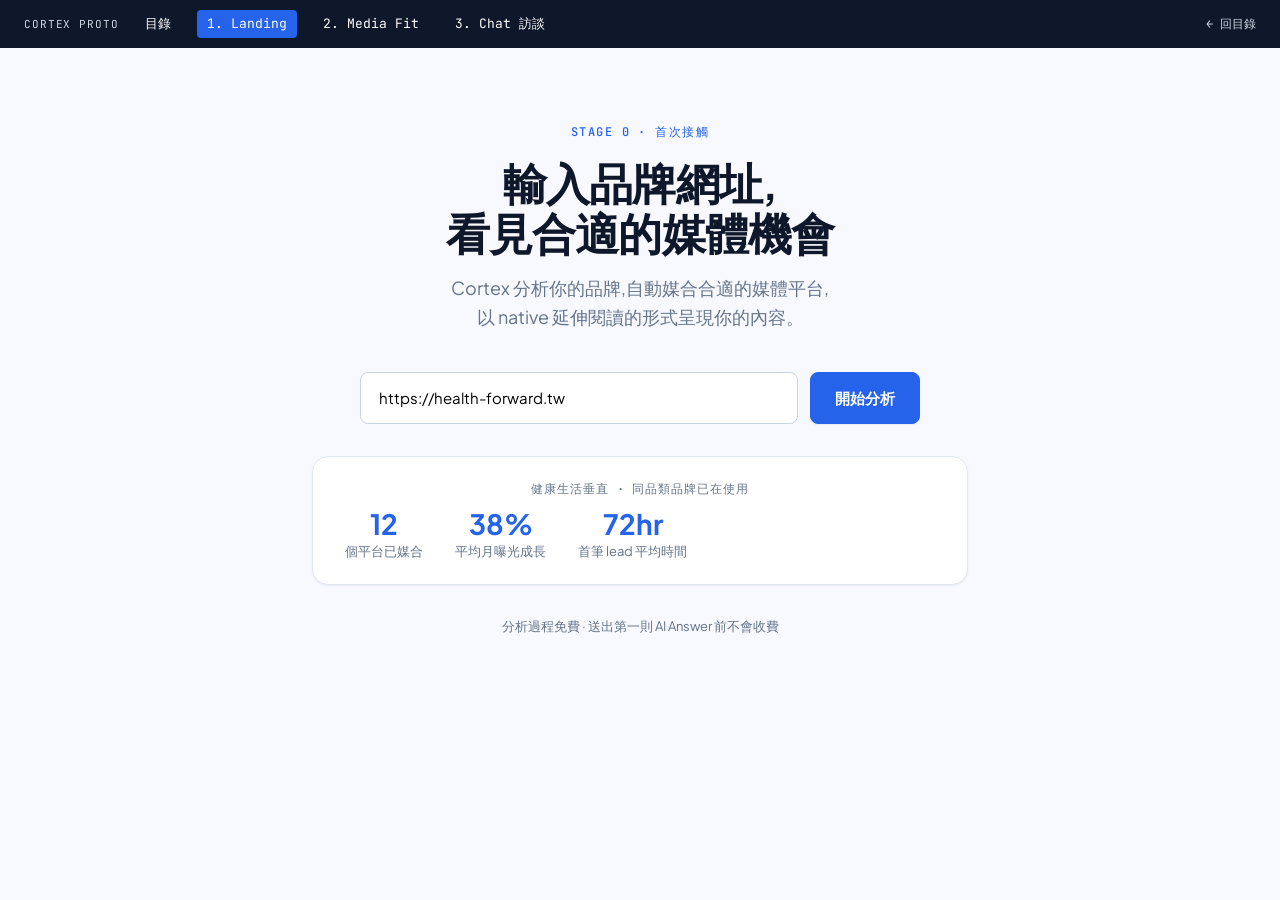
==== screens/01-landing.html @ f1be6708 "init: design system tokens + 3 core screens (landing, media fit, chat)" ====
<!DOCTYPE html>
<html lang="zh-Hant">
<head>
  <meta charset="UTF-8" />
  <meta name="viewport" content="width=device-width, initial-scale=1" />
  <title>Cortex — Landing (URL input)</title>
  <link rel="stylesheet" href="../styles.css" />
  <style>
    .landing {
      max-width: 720px;
      margin: 80px auto 40px;
      padding: 0 32px;
      text-align: center;
    }
    .landing-eyebrow {
      font: 500 12px/1.4 var(--font-mono);
      letter-spacing: .12em;
      text-transform: uppercase;
      color: var(--color-primary);
      margin-bottom: 16px;
    }
    .landing-title {
      font: 700 44px/1.15 var(--font-sans);
      letter-spacing: -.02em;
      margin: 0 0 16px;
    }
    .landing-subtitle {
      font: 400 18px/1.6 var(--font-sans);
      color: var(--color-neutral-500);
      max-width: 560px;
      margin: 0 auto 40px;
    }
    .url-form {
      display: flex;
      gap: 12px;
      max-width: 560px;
      margin: 0 auto 32px;
    }
    .url-input {
      flex: 1;
      font: 400 15px/1.5 var(--font-sans);
      padding: 14px 18px;
      border: 1px solid var(--color-neutral-300);
      border-radius: var(--radius-md);
      background: var(--color-neutral-0);
      transition: border-color .15s, box-shadow .15s;
    }
    .url-input:focus {
      outline: none;
      border-color: var(--color-primary);
      box-shadow: 0 0 0 3px var(--color-primary-container);
    }
    .url-submit {
      font: 600 15px/1 var(--font-sans);
      color: var(--color-on-primary);
      background: var(--color-primary);
      border: 1px solid var(--color-primary);
      border-radius: var(--radius-md);
      padding: 14px 24px;
      box-shadow: var(--shadow-sm);
      transition: background .15s;
    }
    .url-submit:hover {
      background: var(--color-primary-hover);
    }

    /* social proof */
    .social-proof {
      max-width: 720px;
      margin: 0 auto;
      padding: 24px 32px;
      display: flex;
      flex-direction: column;
      gap: 12px;
      background: var(--color-neutral-0);
      border: 1px solid var(--color-neutral-200);
      border-radius: var(--radius-lg);
      box-shadow: var(--shadow-sm);
    }
    .social-proof-label {
      font: 500 12px/1.4 var(--font-mono);
      letter-spacing: .08em;
      text-transform: uppercase;
      color: var(--color-neutral-500);
    }
    .social-proof-stats {
      display: flex;
      gap: 32px;
    }
    .social-proof-stat {
      display: flex;
      flex-direction: column;
      gap: 4px;
    }
    .social-proof-number {
      font: 700 28px/1 var(--font-sans);
      color: var(--color-primary);
    }
    .social-proof-desc {
      font: 400 13px/1.4 var(--font-sans);
      color: var(--color-neutral-500);
    }

    /* footer hint */
    .landing-hint {
      max-width: 720px;
      margin: 32px auto 0;
      text-align: center;
      font: 400 13px/1.5 var(--font-sans);
      color: var(--color-neutral-500);
    }
  </style>
</head>
<body>
  <nav class="proto-nav">
    <span class="proto-nav-label">Cortex Proto</span>
    <a href="../index.html" class="proto-nav-link">目錄</a>
    <a href="01-landing.html" class="proto-nav-link active">1. Landing</a>
    <a href="02-media-fit.html" class="proto-nav-link">2. Media Fit</a>
    <a href="03-chat.html" class="proto-nav-link">3. Chat 訪談</a>
    <span class="proto-nav-spacer"></span>
    <a href="../index.html" class="proto-nav-back">← 回目錄</a>
  </nav>

  <main class="proto-main">
    <section class="landing">
      <div class="landing-eyebrow">Stage 0 · 首次接觸</div>
      <h1 class="landing-title">輸入品牌網址,<br />看見合適的媒體機會</h1>
      <p class="landing-subtitle">
        Cortex 分析你的品牌,自動媒合合適的媒體平台,<br />
        以 native 延伸閱讀的形式呈現你的內容。
      </p>

      <form class="url-form" onsubmit="event.preventDefault(); window.location.href='02-media-fit.html';">
        <input
          type="url"
          class="url-input"
          placeholder="https://your-brand.com"
          value="https://health-forward.tw"
        />
        <button type="submit" class="url-submit">開始分析</button>
      </form>

      <div class="social-proof">
        <span class="social-proof-label">健康生活垂直 · 同品類品牌已在使用</span>
        <div class="social-proof-stats">
          <div class="social-proof-stat">
            <span class="social-proof-number">12</span>
            <span class="social-proof-desc">個平台已媒合</span>
          </div>
          <div class="social-proof-stat">
            <span class="social-proof-number">38%</span>
            <span class="social-proof-desc">平均月曝光成長</span>
          </div>
          <div class="social-proof-stat">
            <span class="social-proof-number">72hr</span>
            <span class="social-proof-desc">首筆 lead 平均時間</span>
          </div>
        </div>
      </div>

      <p class="landing-hint">
        分析過程免費 · 送出第一則 AI Answer 前不會收費
      </p>
    </section>
  </main>
</body>
</html>
---- styles.css ----
/* Cortex Design System — tokens
 * Source: Claude Design skeleton
 */

@import url('https://fonts.googleapis.com/css2?family=Plus+Jakarta+Sans:wght@400;500;600;700&family=JetBrains+Mono:wght@400;500&display=swap');

:root {
  /* color — brand */
  --color-primary: #2563eb;
  --color-primary-hover: #1d4ed8;
  --color-on-primary: #ffffff;
  --color-primary-container: #dbeafe;
  --color-on-primary-container: #1e40af;
  --color-secondary: #7c3aed;
  --color-secondary-container: #ede9fe;
  --color-on-secondary-container: #5b21b6;

  /* color — status */
  --color-success: #10b981;
  --color-success-container: #d1fae5;
  --color-on-success-container: #065f46;
  --color-warning: #f59e0b;
  --color-warning-container: #fef3c7;
  --color-on-warning-container: #92400e;
  --color-danger: #ef4444;
  --color-danger-container: #fee2e2;
  --color-on-danger-container: #991b1b;

  /* color — neutral */
  --color-neutral-0: #ffffff;
  --color-neutral-50: #f8f9ff;
  --color-neutral-100: #eff4ff;
  --color-neutral-200: #e2e8f0;
  --color-neutral-300: #cbd5e1;
  --color-neutral-500: #64748b;
  --color-neutral-700: #334155;
  --color-neutral-900: #0f172a;

  /* type */
  --font-sans: 'Plus Jakarta Sans', system-ui, sans-serif;
  --font-mono: 'JetBrains Mono', ui-monospace, monospace;

  /* spacing — 4px base */
  --space-1: 4px;
  --space-2: 8px;
  --space-3: 12px;
  --space-4: 16px;
  --space-6: 24px;
  --space-8: 32px;

  /* radius */
  --radius-sm: 4px;
  --radius-md: 8px;
  --radius-lg: 16px;
  --radius-full: 9999px;

  /* shadow */
  --shadow-sm: 0 1px 2px 0 rgba(15, 23, 42, .06);
  --shadow-md: 0 4px 6px -1px rgba(15, 23, 42, .08), 0 2px 4px -2px rgba(15, 23, 42, .06);
  --shadow-lg: 0 10px 15px -3px rgba(15, 23, 42, .10), 0 4px 6px -4px rgba(15, 23, 42, .05);
}

/* base reset */
* { box-sizing: border-box; }

html, body {
  margin: 0;
  padding: 0;
  background: var(--color-neutral-50);
  font-family: var(--font-sans);
  color: var(--color-neutral-900);
  -webkit-font-smoothing: antialiased;
  line-height: 1.5;
}

a {
  color: var(--color-primary);
  text-decoration: none;
}

a:hover {
  color: var(--color-primary-hover);
}

button {
  font-family: inherit;
  cursor: pointer;
}

/* prototype nav bar (top of every screen) */
.proto-nav {
  position: fixed;
  top: 0;
  left: 0;
  right: 0;
  background: var(--color-neutral-900);
  color: var(--color-neutral-0);
  padding: 10px 24px;
  display: flex;
  align-items: center;
  gap: 16px;
  z-index: 100;
  font-size: 13px;
  font-family: var(--font-mono);
}

.proto-nav-label {
  color: var(--color-neutral-300);
  letter-spacing: .08em;
  text-transform: uppercase;
  font-size: 11px;
}

.proto-nav-link {
  color: var(--color-neutral-0);
  padding: 4px 10px;
  border-radius: var(--radius-sm);
  transition: background .15s;
}

.proto-nav-link:hover {
  background: var(--color-neutral-700);
  color: var(--color-neutral-0);
}

.proto-nav-link.active {
  background: var(--color-primary);
}

.proto-nav-spacer {
  flex: 1;
}

.proto-nav-back {
  color: var(--color-neutral-300);
  font-size: 12px;
}

/* main content offset for nav */
.proto-main {
  padding-top: 44px;
  min-height: 100vh;
}

/* typography helpers */
.text-display {
  font: 700 40px/1.15 var(--font-sans);
  letter-spacing: -.02em;
}
.text-h1 { font: 600 28px/1.25 var(--font-sans); letter-spacing: -.01em; }
.text-h2 { font: 600 20px/1.35 var(--font-sans); }
.text-body { font: 400 16px/1.6 var(--font-sans); }
.text-sm { font: 400 14px/1.5 var(--font-sans); }
.text-caption { font: 400 12px/1.4 var(--font-sans); }
.text-mono { font-family: var(--font-mono); font-size: 12px; }
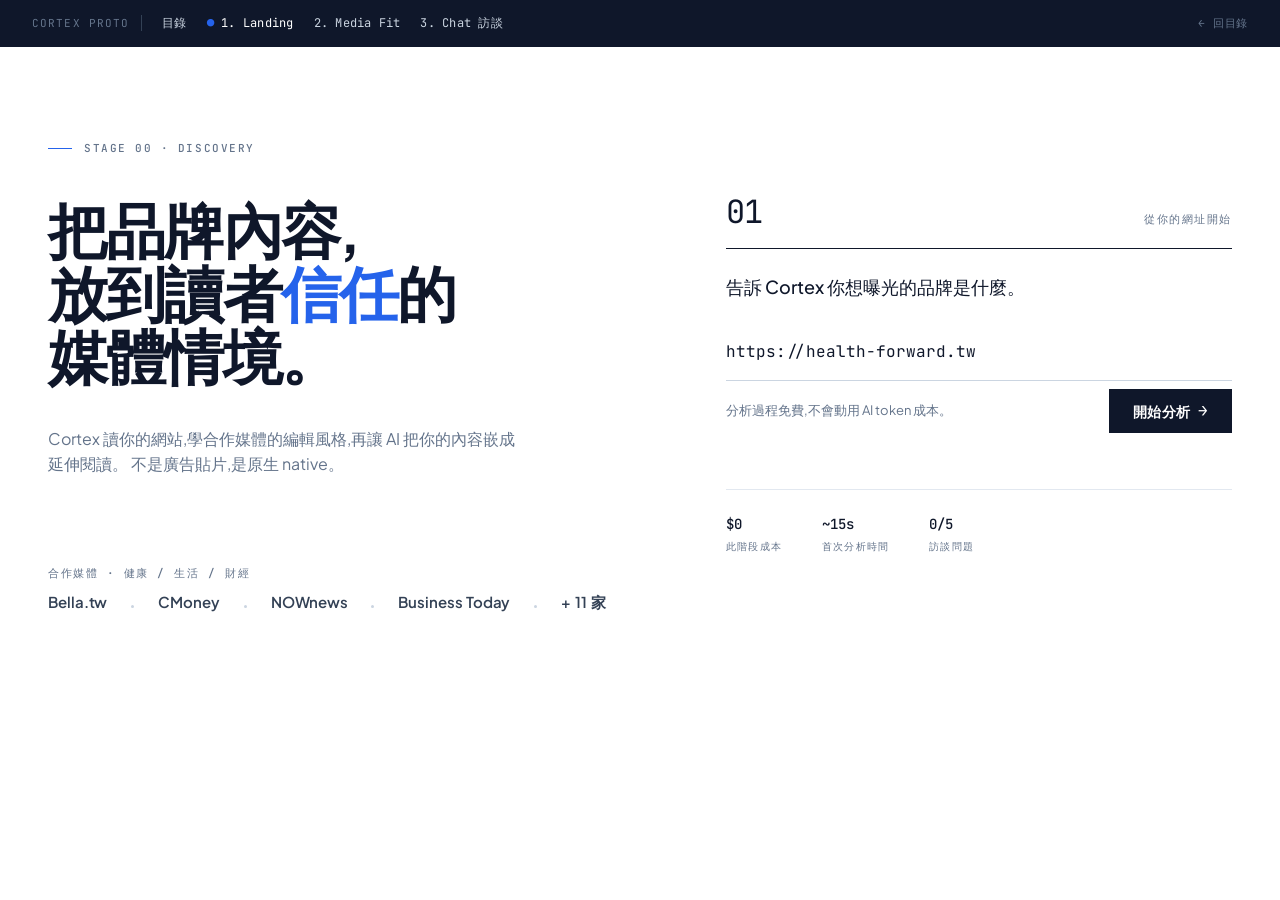
==== commit 3a3c4081: "hallmark redesign: 4 files, 3 macrostructures, kill card-slop - 01 landing: editorial split (55/45)," ====
--- a/screens/01-landing.html
+++ b/screens/01-landing.html
@@ -3,111 +3,212 @@
 <head>
   <meta charset="UTF-8" />
   <meta name="viewport" content="width=device-width, initial-scale=1" />
-  <title>Cortex — Landing (URL input)</title>
+  <title>Cortex — 輸入品牌網址</title>
   <link rel="stylesheet" href="../styles.css" />
   <style>
+    /* ============================================================
+     * Page 01 — Editorial Split (Landing)
+     * Macrostructure: 55/45 asymmetric statement + form
+     * No card containers. Hairlines only.
+     * ============================================================ */
+
     .landing {
-      max-width: 720px;
-      margin: 80px auto 40px;
-      padding: 0 32px;
-      text-align: center;
-    }
-    .landing-eyebrow {
-      font: 500 12px/1.4 var(--font-mono);
+      max-width: 1280px;
+      margin: 0 auto;
+      padding: 96px 48px 120px;
+      display: grid;
+      grid-template-columns: 1.15fr 1fr;
+      gap: 96px;
+      align-items: start;
+      min-height: calc(100vh - 44px);
+    }
+
+    /* LEFT — statement column */
+    .statement {
+      display: flex;
+      flex-direction: column;
+      gap: 40px;
+      max-width: 640px;
+    }
+    .statement-kicker {
+      display: flex;
+      align-items: center;
+      gap: 12px;
+    }
+    .statement-kicker::before {
+      content: '';
+      display: block;
+      width: 24px;
+      height: 1px;
+      background: var(--color-primary);
+    }
+    .statement-head {
+      margin: 0;
+      color: var(--color-neutral-900);
+    }
+    .statement-head em {
+      font-style: normal;
+      color: var(--color-primary);
+    }
+    .statement-lede {
+      margin: 0;
+      color: var(--color-neutral-500);
+      max-width: 480px;
+    }
+
+    /* footer strip — media partners in vertical (typography-only, no cards) */
+    .partners {
+      margin-top: 48px;
+      display: flex;
+      flex-direction: column;
+      gap: 12px;
+    }
+    .partners-label {
+      display: flex;
+      align-items: baseline;
+      gap: 8px;
+    }
+    .partners-list {
+      display: flex;
+      flex-wrap: wrap;
+      gap: 24px;
+      align-items: baseline;
+    }
+    .partner-name {
+      font: 600 15px/1.2 var(--font-sans);
+      color: var(--color-neutral-700);
+      letter-spacing: -.005em;
+    }
+    .partner-dot {
+      width: 3px;
+      height: 3px;
+      background: var(--color-neutral-300);
+      border-radius: 50%;
+      display: inline-block;
+    }
+
+    /* RIGHT — form column */
+    .form-col {
+      display: flex;
+      flex-direction: column;
+      gap: 24px;
+      padding-top: 48px;
+    }
+    .form-kicker {
+      display: flex;
+      align-items: baseline;
+      justify-content: space-between;
+      padding-bottom: 12px;
+      border-bottom: 1px solid var(--color-neutral-900);
+    }
+    .form-kicker-num {
+      font-family: var(--font-mono);
+      font-size: 32px;
+      font-weight: 400;
+      color: var(--color-neutral-900);
+      letter-spacing: -.02em;
+    }
+    .form-kicker-label {
+      font-family: var(--font-mono);
+      font-size: 11px;
+      letter-spacing: .14em;
+      text-transform: uppercase;
+      color: var(--color-neutral-500);
+    }
+
+    .form-prompt {
+      font: 500 18px/1.5 var(--font-sans);
+      color: var(--color-neutral-900);
+      margin: 0;
+    }
+
+    .url-input {
+      width: 100%;
+      font: 400 16px/1.5 var(--font-mono);
+      padding: 16px 0;
+      border: 0;
+      border-bottom: 1px solid var(--color-neutral-300);
+      background: transparent;
+      color: var(--color-neutral-900);
+      transition: border-color .15s;
+    }
+    .url-input:focus {
+      outline: none;
+      border-bottom-color: var(--color-primary);
+    }
+    .url-input::placeholder {
+      color: var(--color-neutral-300);
+    }
+
+    .form-actions {
+      display: flex;
+      align-items: center;
+      justify-content: space-between;
+      gap: 24px;
+      padding-top: 8px;
+    }
+    .form-hint {
+      font: 400 13px/1.5 var(--font-sans);
+      color: var(--color-neutral-500);
+      max-width: 240px;
+    }
+    .form-submit {
+      font: 600 14px/1 var(--font-sans);
+      color: var(--color-on-primary);
+      background: var(--color-neutral-900);
+      border: 0;
+      padding: 14px 24px;
+      transition: background .15s;
+      display: inline-flex;
+      align-items: center;
+      gap: 8px;
+      letter-spacing: .01em;
+    }
+    .form-submit:hover { background: var(--color-primary); }
+    .form-submit::after {
+      content: '→';
+      font-family: var(--font-mono);
+      font-size: 16px;
+      transition: transform .15s;
+    }
+    .form-submit:hover::after { transform: translateX(2px); }
+
+    /* footnote strip at bottom of form column */
+    .form-note {
+      margin-top: 32px;
+      padding-top: 24px;
+      border-top: 1px solid var(--color-neutral-200);
+      display: flex;
+      gap: 40px;
+      align-items: flex-start;
+    }
+    .form-note-item {
+      display: flex;
+      flex-direction: column;
+      gap: 4px;
+    }
+    .form-note-num {
+      font-family: var(--font-mono);
+      font-size: 14px;
+      color: var(--color-neutral-900);
+      font-weight: 500;
+    }
+    .form-note-label {
+      font-family: var(--font-mono);
+      font-size: 10px;
       letter-spacing: .12em;
       text-transform: uppercase;
-      color: var(--color-primary);
-      margin-bottom: 16px;
-    }
-    .landing-title {
-      font: 700 44px/1.15 var(--font-sans);
-      letter-spacing: -.02em;
-      margin: 0 0 16px;
-    }
-    .landing-subtitle {
-      font: 400 18px/1.6 var(--font-sans);
       color: var(--color-neutral-500);
-      max-width: 560px;
-      margin: 0 auto 40px;
-    }
-    .url-form {
-      display: flex;
-      gap: 12px;
-      max-width: 560px;
-      margin: 0 auto 32px;
-    }
-    .url-input {
-      flex: 1;
-      font: 400 15px/1.5 var(--font-sans);
-      padding: 14px 18px;
-      border: 1px solid var(--color-neutral-300);
-      border-radius: var(--radius-md);
-      background: var(--color-neutral-0);
-      transition: border-color .15s, box-shadow .15s;
-    }
-    .url-input:focus {
-      outline: none;
-      border-color: var(--color-primary);
-      box-shadow: 0 0 0 3px var(--color-primary-container);
-    }
-    .url-submit {
-      font: 600 15px/1 var(--font-sans);
-      color: var(--color-on-primary);
-      background: var(--color-primary);
-      border: 1px solid var(--color-primary);
-      border-radius: var(--radius-md);
-      padding: 14px 24px;
-      box-shadow: var(--shadow-sm);
-      transition: background .15s;
-    }
-    .url-submit:hover {
-      background: var(--color-primary-hover);
-    }
-
-    /* social proof */
-    .social-proof {
-      max-width: 720px;
-      margin: 0 auto;
-      padding: 24px 32px;
-      display: flex;
-      flex-direction: column;
-      gap: 12px;
-      background: var(--color-neutral-0);
-      border: 1px solid var(--color-neutral-200);
-      border-radius: var(--radius-lg);
-      box-shadow: var(--shadow-sm);
-    }
-    .social-proof-label {
-      font: 500 12px/1.4 var(--font-mono);
-      letter-spacing: .08em;
-      text-transform: uppercase;
-      color: var(--color-neutral-500);
-    }
-    .social-proof-stats {
-      display: flex;
-      gap: 32px;
-    }
-    .social-proof-stat {
-      display: flex;
-      flex-direction: column;
-      gap: 4px;
-    }
-    .social-proof-number {
-      font: 700 28px/1 var(--font-sans);
-      color: var(--color-primary);
-    }
-    .social-proof-desc {
-      font: 400 13px/1.4 var(--font-sans);
-      color: var(--color-neutral-500);
-    }
-
-    /* footer hint */
-    .landing-hint {
-      max-width: 720px;
-      margin: 32px auto 0;
-      text-align: center;
-      font: 400 13px/1.5 var(--font-sans);
-      color: var(--color-neutral-500);
+    }
+
+    @media (max-width: 900px) {
+      .landing {
+        grid-template-columns: 1fr;
+        gap: 64px;
+        padding: 56px 24px 80px;
+      }
+      .form-col { padding-top: 0; }
+      .statement-head { font-size: 40px; }
     }
   </style>
 </head>
@@ -124,44 +225,81 @@
 
   <main class="proto-main">
     <section class="landing">
-      <div class="landing-eyebrow">Stage 0 · 首次接觸</div>
-      <h1 class="landing-title">輸入品牌網址,<br />看見合適的媒體機會</h1>
-      <p class="landing-subtitle">
-        Cortex 分析你的品牌,自動媒合合適的媒體平台,<br />
-        以 native 延伸閱讀的形式呈現你的內容。
-      </p>
-
-      <form class="url-form" onsubmit="event.preventDefault(); window.location.href='02-media-fit.html';">
-        <input
-          type="url"
-          class="url-input"
-          placeholder="https://your-brand.com"
-          value="https://health-forward.tw"
-        />
-        <button type="submit" class="url-submit">開始分析</button>
-      </form>
-
-      <div class="social-proof">
-        <span class="social-proof-label">健康生活垂直 · 同品類品牌已在使用</span>
-        <div class="social-proof-stats">
-          <div class="social-proof-stat">
-            <span class="social-proof-number">12</span>
-            <span class="social-proof-desc">個平台已媒合</span>
-          </div>
-          <div class="social-proof-stat">
-            <span class="social-proof-number">38%</span>
-            <span class="social-proof-desc">平均月曝光成長</span>
-          </div>
-          <div class="social-proof-stat">
-            <span class="social-proof-number">72hr</span>
-            <span class="social-proof-desc">首筆 lead 平均時間</span>
+
+      <!-- LEFT: statement -->
+      <div class="statement">
+        <div class="statement-kicker">
+          <span class="kicker">Stage 00 · Discovery</span>
+        </div>
+
+        <h1 class="t-display statement-head">
+          把品牌內容,<br />放到讀者<em>信任</em>的<br />媒體情境。
+        </h1>
+
+        <p class="t-body statement-lede">
+          Cortex 讀你的網站,學合作媒體的編輯風格,再讓 AI 把你的內容嵌成延伸閱讀。
+          不是廣告貼片,是原生 native。
+        </p>
+
+        <div class="partners">
+          <div class="partners-label">
+            <span class="kicker">合作媒體 · 健康 / 生活 / 財經</span>
+          </div>
+          <div class="partners-list">
+            <span class="partner-name">Bella.tw</span>
+            <span class="partner-dot"></span>
+            <span class="partner-name">CMoney</span>
+            <span class="partner-dot"></span>
+            <span class="partner-name">NOWnews</span>
+            <span class="partner-dot"></span>
+            <span class="partner-name">Business Today</span>
+            <span class="partner-dot"></span>
+            <span class="partner-name kicker" style="text-transform:none;letter-spacing:.02em">+ 11 家</span>
           </div>
         </div>
       </div>
 
-      <p class="landing-hint">
-        分析過程免費 · 送出第一則 AI Answer 前不會收費
-      </p>
+      <!-- RIGHT: form -->
+      <div class="form-col">
+        <div class="form-kicker">
+          <span class="form-kicker-num">01</span>
+          <span class="form-kicker-label">從你的網址開始</span>
+        </div>
+
+        <p class="form-prompt">告訴 Cortex 你想曝光的品牌是什麼。</p>
+
+        <form onsubmit="event.preventDefault(); window.location.href='02-media-fit.html';">
+          <input
+            type="url"
+            class="url-input"
+            placeholder="https://your-brand.com"
+            value="https://health-forward.tw"
+            aria-label="品牌網址"
+          />
+          <div class="form-actions">
+            <span class="form-hint">
+              分析過程免費,不會動用 AI token 成本。
+            </span>
+            <button type="submit" class="form-submit">開始分析</button>
+          </div>
+        </form>
+
+        <div class="form-note">
+          <div class="form-note-item">
+            <span class="form-note-num">$0</span>
+            <span class="form-note-label">此階段成本</span>
+          </div>
+          <div class="form-note-item">
+            <span class="form-note-num">~15s</span>
+            <span class="form-note-label">首次分析時間</span>
+          </div>
+          <div class="form-note-item">
+            <span class="form-note-num">0/5</span>
+            <span class="form-note-label">訪談問題</span>
+          </div>
+        </div>
+      </div>
+
     </section>
   </main>
 </body>
--- a/styles.css
+++ b/styles.css
@@ -1,5 +1,7 @@
 /* Cortex Design System — tokens
- * Source: Claude Design skeleton
+ * Source: Claude Design skeleton (LOCKED — do not modify)
+ * Hallmark · redesign · genre: modern-minimal · theme: Cortex tokens (preserved)
+ * pre-emit critique: P4 H5 E4 S4 R5 V5
  */
 
 @import url('https://fonts.googleapis.com/css2?family=Plus+Jakarta+Sans:wght@400;500;600;700&family=JetBrains+Mono:wght@400;500&display=swap');
@@ -60,26 +62,27 @@
   --shadow-lg: 0 10px 15px -3px rgba(15, 23, 42, .10), 0 4px 6px -4px rgba(15, 23, 42, .05);
 }
 
-/* base reset */
+/* ============================================================
+ * Base + shared chrome
+ * Below the tokens block — utility layer, editable
+ * ============================================================ */
+
 * { box-sizing: border-box; }
 
 html, body {
   margin: 0;
   padding: 0;
-  background: var(--color-neutral-50);
+  background: var(--color-neutral-0);
   font-family: var(--font-sans);
   color: var(--color-neutral-900);
   -webkit-font-smoothing: antialiased;
   line-height: 1.5;
+  overflow-x: clip;
 }
 
 a {
-  color: var(--color-primary);
+  color: var(--color-neutral-900);
   text-decoration: none;
-}
-
-a:hover {
-  color: var(--color-primary-hover);
 }
 
 button {
@@ -87,69 +90,99 @@
   cursor: pointer;
 }
 
-/* prototype nav bar (top of every screen) */
-.proto-nav {
-  position: fixed;
-  top: 0;
-  left: 0;
-  right: 0;
+::selection {
   background: var(--color-neutral-900);
-  color: var(--color-neutral-0);
-  padding: 10px 24px;
-  display: flex;
-  align-items: center;
-  gap: 16px;
-  z-index: 100;
-  font-size: 13px;
-  font-family: var(--font-mono);
-}
-
-.proto-nav-label {
-  color: var(--color-neutral-300);
-  letter-spacing: .08em;
-  text-transform: uppercase;
-  font-size: 11px;
-}
-
-.proto-nav-link {
-  color: var(--color-neutral-0);
-  padding: 4px 10px;
-  border-radius: var(--radius-sm);
-  transition: background .15s;
-}
-
-.proto-nav-link:hover {
-  background: var(--color-neutral-700);
   color: var(--color-neutral-0);
 }
 
-.proto-nav-link.active {
-  background: var(--color-primary);
+/* ============================================================
+ * Proto-nav (top demo bar) — editorial slab, not pill row
+ * ============================================================ */
+.proto-nav {
+  position: fixed;
+  top: 0; left: 0; right: 0;
+  background: var(--color-neutral-900);
+  color: var(--color-neutral-0);
+  padding: 10px 32px;
+  display: flex;
+  align-items: center;
+  gap: 20px;
+  z-index: 100;
+  font-family: var(--font-mono);
+  font-size: 12px;
+  border-bottom: 1px solid var(--color-neutral-900);
 }
+.proto-nav-label {
+  color: var(--color-neutral-500);
+  letter-spacing: .1em;
+  text-transform: uppercase;
+  font-size: 11px;
+  padding-right: 12px;
+  border-right: 1px solid var(--color-neutral-700);
+}
+.proto-nav-link {
+  color: var(--color-neutral-300);
+  padding: 4px 0;
+  transition: color .15s;
+  letter-spacing: .02em;
+}
+.proto-nav-link:hover { color: var(--color-neutral-0); }
+.proto-nav-link.active { color: var(--color-neutral-0); }
+.proto-nav-link.active::before {
+  content: '● ';
+  color: var(--color-primary);
+}
+.proto-nav-spacer { flex: 1; }
+.proto-nav-back {
+  color: var(--color-neutral-500);
+  font-size: 11px;
+  letter-spacing: .05em;
+}
+.proto-nav-back:hover { color: var(--color-neutral-0); }
 
-.proto-nav-spacer {
-  flex: 1;
-}
-
-.proto-nav-back {
-  color: var(--color-neutral-300);
-  font-size: 12px;
-}
-
-/* main content offset for nav */
 .proto-main {
   padding-top: 44px;
   min-height: 100vh;
 }
 
-/* typography helpers */
-.text-display {
-  font: 700 40px/1.15 var(--font-sans);
-  letter-spacing: -.02em;
+/* ============================================================
+ * Editorial primitives (used across pages, no card containers)
+ * ============================================================ */
+
+/* mono kicker (small caps, tight spacing) */
+.kicker {
+  font-family: var(--font-mono);
+  font-size: 11px;
+  letter-spacing: .14em;
+  text-transform: uppercase;
+  color: var(--color-neutral-500);
+  font-weight: 500;
 }
-.text-h1 { font: 600 28px/1.25 var(--font-sans); letter-spacing: -.01em; }
-.text-h2 { font: 600 20px/1.35 var(--font-sans); }
-.text-body { font: 400 16px/1.6 var(--font-sans); }
-.text-sm { font: 400 14px/1.5 var(--font-sans); }
-.text-caption { font: 400 12px/1.4 var(--font-sans); }
-.text-mono { font-family: var(--font-mono); font-size: 12px; }
+.kicker--accent { color: var(--color-primary); }
+
+/* editorial hairline separators */
+.rule {
+  border: 0;
+  border-top: 1px solid var(--color-neutral-200);
+  margin: 0;
+}
+.rule--heavy { border-top-color: var(--color-neutral-900); }
+
+/* type scale (Cortex tokens) */
+.t-display {
+  font: 700 60px/1.05 var(--font-sans);
+  letter-spacing: -.03em;
+}
+.t-h1 { font: 700 40px/1.15 var(--font-sans); letter-spacing: -.02em; }
+.t-h2 { font: 600 24px/1.3 var(--font-sans); letter-spacing: -.01em; }
+.t-h3 { font: 600 18px/1.4 var(--font-sans); }
+.t-body { font: 400 16px/1.6 var(--font-sans); }
+.t-sm { font: 400 14px/1.55 var(--font-sans); }
+.t-mono { font: 400 12px/1.4 var(--font-mono); }
+
+.muted { color: var(--color-neutral-500); }
+
+@media (max-width: 720px) {
+  .t-display { font-size: 40px; }
+  .t-h1 { font-size: 30px; }
+}
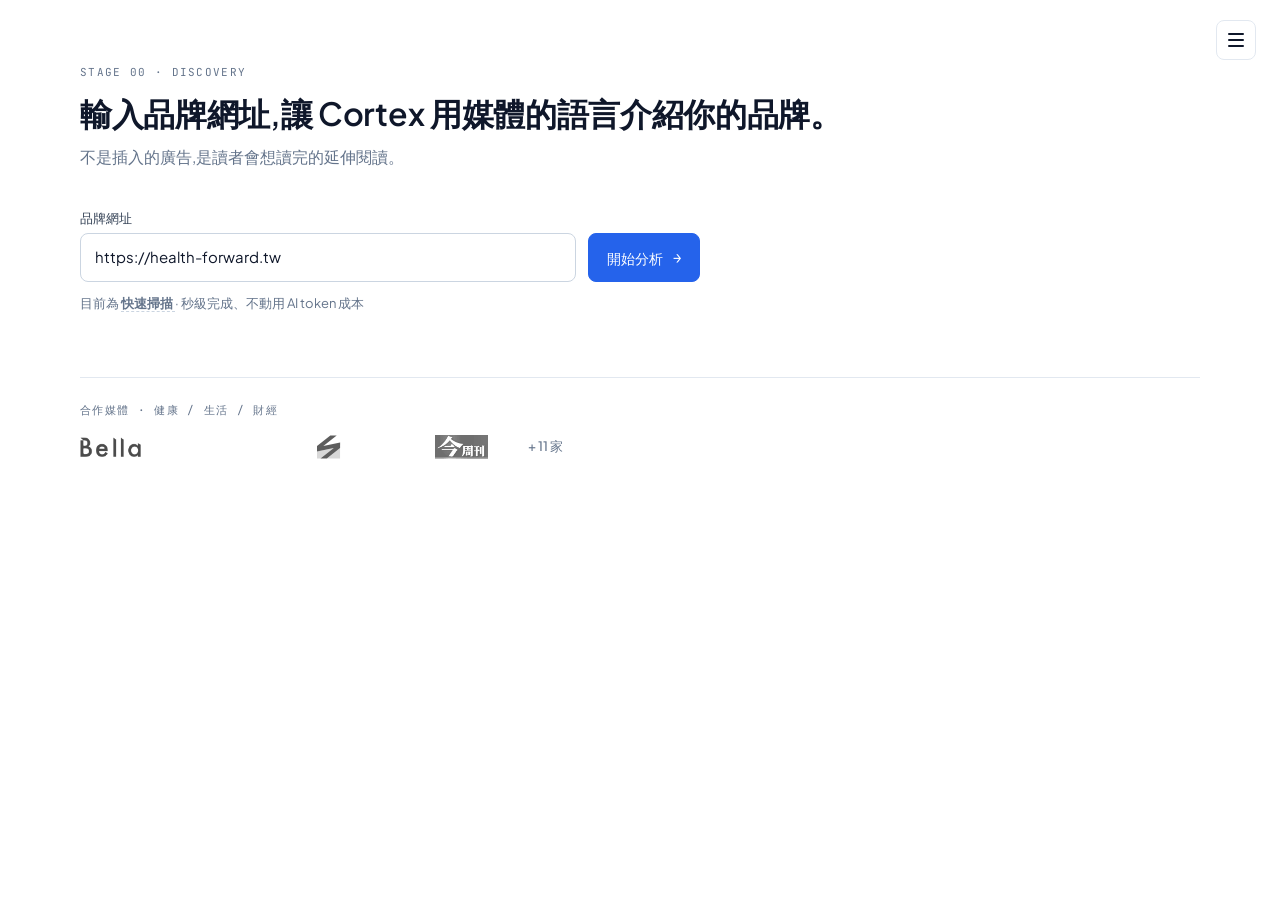
==== commit b9c34878: "wireframes v0.4: 11 screens neutral layout Main flow (Continue chain): - 01 Landing (真 logo row, 快速掃" ====
--- a/screens/01-landing.html
+++ b/screens/01-landing.html
@@ -6,301 +6,89 @@
   <title>Cortex — 輸入品牌網址</title>
   <link rel="stylesheet" href="../styles.css" />
   <style>
-    /* ============================================================
-     * Page 01 — Editorial Split (Landing)
-     * Macrostructure: 55/45 asymmetric statement + form
-     * No card containers. Hairlines only.
-     * ============================================================ */
-
-    .landing {
-      max-width: 1280px;
-      margin: 0 auto;
-      padding: 96px 48px 120px;
-      display: grid;
-      grid-template-columns: 1.15fr 1fr;
-      gap: 96px;
-      align-items: start;
-      min-height: calc(100vh - 44px);
+    .landing-form { max-width: 620px; margin: 40px 0; }
+    .landing-form-row { display: flex; gap: 12px; }
+    .landing-form-row .input { flex: 1; }
+    .landing-mode-hint {
+      margin-top: 12px;
+      font: 400 13px/1.5 var(--font-sans);
+      color: var(--color-neutral-500);
     }
-
-    /* LEFT — statement column */
-    .statement {
-      display: flex;
-      flex-direction: column;
-      gap: 40px;
-      max-width: 640px;
-    }
-    .statement-kicker {
-      display: flex;
-      align-items: center;
-      gap: 12px;
-    }
-    .statement-kicker::before {
-      content: '';
-      display: block;
-      width: 24px;
-      height: 1px;
-      background: var(--color-primary);
-    }
-    .statement-head {
-      margin: 0;
-      color: var(--color-neutral-900);
-    }
-    .statement-head em {
-      font-style: normal;
-      color: var(--color-primary);
-    }
-    .statement-lede {
-      margin: 0;
-      color: var(--color-neutral-500);
-      max-width: 480px;
-    }
-
-    /* footer strip — media partners in vertical (typography-only, no cards) */
     .partners {
-      margin-top: 48px;
-      display: flex;
-      flex-direction: column;
-      gap: 12px;
+      margin-top: 64px;
+      padding-top: 24px;
+      border-top: 1px solid var(--color-neutral-200);
     }
     .partners-label {
-      display: flex;
-      align-items: baseline;
-      gap: 8px;
-    }
-    .partners-list {
-      display: flex;
-      flex-wrap: wrap;
-      gap: 24px;
-      align-items: baseline;
-    }
-    .partner-name {
-      font: 600 15px/1.2 var(--font-sans);
-      color: var(--color-neutral-700);
-      letter-spacing: -.005em;
-    }
-    .partner-dot {
-      width: 3px;
-      height: 3px;
-      background: var(--color-neutral-300);
-      border-radius: 50%;
-      display: inline-block;
-    }
-
-    /* RIGHT — form column */
-    .form-col {
-      display: flex;
-      flex-direction: column;
-      gap: 24px;
-      padding-top: 48px;
-    }
-    .form-kicker {
-      display: flex;
-      align-items: baseline;
-      justify-content: space-between;
-      padding-bottom: 12px;
-      border-bottom: 1px solid var(--color-neutral-900);
-    }
-    .form-kicker-num {
-      font-family: var(--font-mono);
-      font-size: 32px;
-      font-weight: 400;
-      color: var(--color-neutral-900);
-      letter-spacing: -.02em;
-    }
-    .form-kicker-label {
       font-family: var(--font-mono);
       font-size: 11px;
-      letter-spacing: .14em;
-      text-transform: uppercase;
-      color: var(--color-neutral-500);
-    }
-
-    .form-prompt {
-      font: 500 18px/1.5 var(--font-sans);
-      color: var(--color-neutral-900);
-      margin: 0;
-    }
-
-    .url-input {
-      width: 100%;
-      font: 400 16px/1.5 var(--font-mono);
-      padding: 16px 0;
-      border: 0;
-      border-bottom: 1px solid var(--color-neutral-300);
-      background: transparent;
-      color: var(--color-neutral-900);
-      transition: border-color .15s;
-    }
-    .url-input:focus {
-      outline: none;
-      border-bottom-color: var(--color-primary);
-    }
-    .url-input::placeholder {
-      color: var(--color-neutral-300);
-    }
-
-    .form-actions {
-      display: flex;
-      align-items: center;
-      justify-content: space-between;
-      gap: 24px;
-      padding-top: 8px;
-    }
-    .form-hint {
-      font: 400 13px/1.5 var(--font-sans);
-      color: var(--color-neutral-500);
-      max-width: 240px;
-    }
-    .form-submit {
-      font: 600 14px/1 var(--font-sans);
-      color: var(--color-on-primary);
-      background: var(--color-neutral-900);
-      border: 0;
-      padding: 14px 24px;
-      transition: background .15s;
-      display: inline-flex;
-      align-items: center;
-      gap: 8px;
-      letter-spacing: .01em;
-    }
-    .form-submit:hover { background: var(--color-primary); }
-    .form-submit::after {
-      content: '→';
-      font-family: var(--font-mono);
-      font-size: 16px;
-      transition: transform .15s;
-    }
-    .form-submit:hover::after { transform: translateX(2px); }
-
-    /* footnote strip at bottom of form column */
-    .form-note {
-      margin-top: 32px;
-      padding-top: 24px;
-      border-top: 1px solid var(--color-neutral-200);
-      display: flex;
-      gap: 40px;
-      align-items: flex-start;
-    }
-    .form-note-item {
-      display: flex;
-      flex-direction: column;
-      gap: 4px;
-    }
-    .form-note-num {
-      font-family: var(--font-mono);
-      font-size: 14px;
-      color: var(--color-neutral-900);
-      font-weight: 500;
-    }
-    .form-note-label {
-      font-family: var(--font-mono);
-      font-size: 10px;
       letter-spacing: .12em;
       text-transform: uppercase;
       color: var(--color-neutral-500);
+      margin-bottom: 16px;
     }
-
-    @media (max-width: 900px) {
-      .landing {
-        grid-template-columns: 1fr;
-        gap: 64px;
-        padding: 56px 24px 80px;
-      }
-      .form-col { padding-top: 0; }
-      .statement-head { font-size: 40px; }
+    .partners-logos {
+      display: flex;
+      flex-wrap: wrap;
+      align-items: center;
+      gap: 40px;
+    }
+    .partner-logo {
+      height: 24px;
+      opacity: .7;
+      filter: grayscale(100%);
+    }
+    .partner-logo:hover { opacity: 1; filter: none; }
+    .partners-more {
+      font: 500 13px var(--font-sans);
+      color: var(--color-neutral-500);
     }
   </style>
 </head>
 <body>
-  <nav class="proto-nav">
-    <span class="proto-nav-label">Cortex Proto</span>
-    <a href="../index.html" class="proto-nav-link">目錄</a>
-    <a href="01-landing.html" class="proto-nav-link active">1. Landing</a>
-    <a href="02-media-fit.html" class="proto-nav-link">2. Media Fit</a>
-    <a href="03-chat.html" class="proto-nav-link">3. Chat 訪談</a>
-    <span class="proto-nav-spacer"></span>
-    <a href="../index.html" class="proto-nav-back">← 回目錄</a>
-  </nav>
+  <main class="page">
+    <div class="page-header">
+      <div class="page-eyebrow">Stage 00 · Discovery</div>
+      <h1 class="page-title">輸入品牌網址,讓 Cortex 用媒體的語言介紹你的品牌。</h1>
+      <p class="page-subtitle">
+        不是插入的廣告,是讀者會想讀完的延伸閱讀。
+      </p>
+    </div>
 
-  <main class="proto-main">
-    <section class="landing">
+    <form class="landing-form" onsubmit="event.preventDefault(); window.location.href='02-media-fit.html';">
+      <label class="label" for="brandUrl">品牌網址</label>
+      <div class="landing-form-row">
+        <input
+          type="url"
+          id="brandUrl"
+          class="input"
+          placeholder="https://your-brand.com"
+          value="https://health-forward.tw"
+          required
+        />
+        <button type="submit" class="btn btn-primary btn-arrow">開始分析</button>
+      </div>
+      <div class="landing-mode-hint">
+        目前為
+        <span class="hint">
+          <strong>快速掃描</strong>
+          <span class="hint-tip">從網站標題、meta、內容結構抓取品牌 signal,不動用 AI 深度分析,秒級完成。深度分析在後續 stage 才會啟動。</span>
+        </span>
+        · 秒級完成、不動用 AI token 成本
+      </div>
+    </form>
 
-      <!-- LEFT: statement -->
-      <div class="statement">
-        <div class="statement-kicker">
-          <span class="kicker">Stage 00 · Discovery</span>
-        </div>
-
-        <h1 class="t-display statement-head">
-          把品牌內容,<br />放到讀者<em>信任</em>的<br />媒體情境。
-        </h1>
-
-        <p class="t-body statement-lede">
-          Cortex 讀你的網站,學合作媒體的編輯風格,再讓 AI 把你的內容嵌成延伸閱讀。
-          不是廣告貼片,是原生 native。
-        </p>
-
-        <div class="partners">
-          <div class="partners-label">
-            <span class="kicker">合作媒體 · 健康 / 生活 / 財經</span>
-          </div>
-          <div class="partners-list">
-            <span class="partner-name">Bella.tw</span>
-            <span class="partner-dot"></span>
-            <span class="partner-name">CMoney</span>
-            <span class="partner-dot"></span>
-            <span class="partner-name">NOWnews</span>
-            <span class="partner-dot"></span>
-            <span class="partner-name">Business Today</span>
-            <span class="partner-dot"></span>
-            <span class="partner-name kicker" style="text-transform:none;letter-spacing:.02em">+ 11 家</span>
-          </div>
-        </div>
+    <section class="partners">
+      <div class="partners-label">合作媒體 · 健康 / 生活 / 財經</div>
+      <div class="partners-logos">
+        <img src="../assets/logos/Bella.webp" alt="Bella" class="partner-logo" style="height:20px" />
+        <img src="../assets/logos/cmoney.svg" alt="CMoney" class="partner-logo" />
+        <img src="../assets/logos/now.svg" alt="NOWnews" class="partner-logo" />
+        <img src="../assets/logos/today.png" alt="Business Today" class="partner-logo" />
+        <span class="partners-more">+ 11 家</span>
       </div>
-
-      <!-- RIGHT: form -->
-      <div class="form-col">
-        <div class="form-kicker">
-          <span class="form-kicker-num">01</span>
-          <span class="form-kicker-label">從你的網址開始</span>
-        </div>
-
-        <p class="form-prompt">告訴 Cortex 你想曝光的品牌是什麼。</p>
-
-        <form onsubmit="event.preventDefault(); window.location.href='02-media-fit.html';">
-          <input
-            type="url"
-            class="url-input"
-            placeholder="https://your-brand.com"
-            value="https://health-forward.tw"
-            aria-label="品牌網址"
-          />
-          <div class="form-actions">
-            <span class="form-hint">
-              分析過程免費,不會動用 AI token 成本。
-            </span>
-            <button type="submit" class="form-submit">開始分析</button>
-          </div>
-        </form>
-
-        <div class="form-note">
-          <div class="form-note-item">
-            <span class="form-note-num">$0</span>
-            <span class="form-note-label">此階段成本</span>
-          </div>
-          <div class="form-note-item">
-            <span class="form-note-num">~15s</span>
-            <span class="form-note-label">首次分析時間</span>
-          </div>
-          <div class="form-note-item">
-            <span class="form-note-num">0/5</span>
-            <span class="form-note-label">訪談問題</span>
-          </div>
-        </div>
-      </div>
-
     </section>
   </main>
+  <script src="../nav.js"></script>
 </body>
 </html>
--- a/styles.css
+++ b/styles.css
@@ -1,7 +1,6 @@
-/* Cortex Design System — tokens
- * Source: Claude Design skeleton (LOCKED — do not modify)
- * Hallmark · redesign · genre: modern-minimal · theme: Cortex tokens (preserved)
- * pre-emit critique: P4 H5 E4 S4 R5 V5
+/* Cortex Prototype — Wireframe layer
+ * v0.4 · 中性 layout, focus on flow & copy, not visual polish
+ * Design tokens preserved (Claude Design skeleton) — do not modify tokens block
  */
 
 @import url('https://fonts.googleapis.com/css2?family=Plus+Jakarta+Sans:wght@400;500;600;700&family=JetBrains+Mono:wght@400;500&display=swap');
@@ -63,10 +62,8 @@
 }
 
 /* ============================================================
- * Base + shared chrome
- * Below the tokens block — utility layer, editable
- * ============================================================ */
-
+ * Base
+ * ============================================================ */
 * { box-sizing: border-box; }
 
 html, body {
@@ -80,109 +77,356 @@
   overflow-x: clip;
 }
 
-a {
+a { color: var(--color-primary); text-decoration: none; }
+a:hover { color: var(--color-primary-hover); }
+button { font-family: inherit; cursor: pointer; }
+
+/* ============================================================
+ * Hamburger nav — top right, hidden until clicked
+ * ============================================================ */
+.nav-trigger {
+  position: fixed;
+  top: 20px;
+  right: 24px;
+  z-index: 200;
+  width: 40px;
+  height: 40px;
+  background: var(--color-neutral-0);
+  border: 1px solid var(--color-neutral-200);
+  border-radius: var(--radius-md);
+  display: flex;
+  align-items: center;
+  justify-content: center;
+  cursor: pointer;
+  transition: border-color .15s;
+}
+.nav-trigger:hover { border-color: var(--color-neutral-900); }
+.nav-trigger-icon {
+  display: flex;
+  flex-direction: column;
+  gap: 4px;
+  width: 16px;
+}
+.nav-trigger-icon span {
+  height: 2px;
+  background: var(--color-neutral-900);
+  border-radius: 2px;
+}
+
+.nav-drawer {
+  position: fixed;
+  top: 0;
+  right: 0;
+  bottom: 0;
+  width: 320px;
+  background: var(--color-neutral-0);
+  border-left: 1px solid var(--color-neutral-200);
+  z-index: 300;
+  transform: translateX(100%);
+  transition: transform .25s ease;
+  overflow-y: auto;
+  padding: 24px;
+}
+.nav-drawer.open { transform: translateX(0); }
+.nav-drawer-scrim {
+  position: fixed;
+  inset: 0;
+  background: rgba(15, 23, 42, .3);
+  z-index: 250;
+  opacity: 0;
+  pointer-events: none;
+  transition: opacity .2s;
+}
+.nav-drawer-scrim.open { opacity: 1; pointer-events: auto; }
+
+.nav-drawer-close {
+  background: none;
+  border: 0;
+  font-size: 24px;
+  color: var(--color-neutral-500);
+  line-height: 1;
+  cursor: pointer;
+  padding: 0;
+  margin-bottom: 20px;
+}
+.nav-drawer-section {
+  margin-bottom: 24px;
+}
+.nav-drawer-section-title {
+  font-family: var(--font-mono);
+  font-size: 11px;
+  letter-spacing: .12em;
+  text-transform: uppercase;
+  color: var(--color-neutral-500);
+  margin-bottom: 12px;
+}
+.nav-drawer-link {
+  display: block;
+  padding: 8px 0;
+  color: var(--color-neutral-700);
+  font: 400 14px/1.4 var(--font-sans);
+  border-bottom: 1px solid var(--color-neutral-100);
+}
+.nav-drawer-link:hover {
+  color: var(--color-primary);
+}
+.nav-drawer-link.active {
+  color: var(--color-primary);
+  font-weight: 500;
+}
+.nav-drawer-link .num {
+  font-family: var(--font-mono);
+  font-size: 11px;
+  color: var(--color-neutral-500);
+  margin-right: 8px;
+}
+
+/* ============================================================
+ * Page shell
+ * ============================================================ */
+.page {
+  max-width: 1200px;
+  margin: 0 auto;
+  padding: 64px 40px 96px;
+}
+
+.page-header {
+  margin-bottom: 40px;
+}
+.page-eyebrow {
+  font-family: var(--font-mono);
+  font-size: 11px;
+  letter-spacing: .12em;
+  text-transform: uppercase;
+  color: var(--color-neutral-500);
+  margin-bottom: 12px;
+}
+.page-title {
+  font: 600 32px/1.25 var(--font-sans);
+  letter-spacing: -.01em;
+  margin: 0 0 12px;
+}
+.page-subtitle {
+  font: 400 16px/1.55 var(--font-sans);
+  color: var(--color-neutral-500);
+  margin: 0;
+  max-width: 640px;
+}
+
+/* ============================================================
+ * Cards / containers — wireframe style
+ * ============================================================ */
+.card {
+  background: var(--color-neutral-0);
+  border: 1px solid var(--color-neutral-200);
+  border-radius: var(--radius-md);
+  padding: 24px;
+}
+.card--flush { padding: 0; }
+.card + .card { margin-top: 16px; }
+
+.card-header {
+  padding: 16px 24px;
+  border-bottom: 1px solid var(--color-neutral-200);
+  display: flex;
+  align-items: center;
+  justify-content: space-between;
+  gap: 16px;
+}
+.card-header-title {
+  font: 600 16px/1.4 var(--font-sans);
+  margin: 0;
+}
+.card-body { padding: 24px; }
+
+/* Section separator */
+.section {
+  margin-top: 48px;
+  padding-top: 32px;
+  border-top: 1px solid var(--color-neutral-200);
+}
+.section-title {
+  font: 600 20px/1.3 var(--font-sans);
+  margin: 0 0 8px;
+}
+.section-subtitle {
+  font: 400 14px/1.5 var(--font-sans);
+  color: var(--color-neutral-500);
+  margin: 0 0 24px;
+}
+
+/* ============================================================
+ * Forms
+ * ============================================================ */
+.input {
+  width: 100%;
+  font: 400 15px/1.5 var(--font-sans);
+  padding: 12px 14px;
+  border: 1px solid var(--color-neutral-300);
+  border-radius: var(--radius-md);
+  background: var(--color-neutral-0);
   color: var(--color-neutral-900);
+  transition: border-color .15s, box-shadow .15s;
+}
+.input:focus {
+  outline: none;
+  border-color: var(--color-primary);
+  box-shadow: 0 0 0 3px var(--color-primary-container);
+}
+.input::placeholder { color: var(--color-neutral-500); }
+
+.label {
+  display: block;
+  font: 500 13px/1.4 var(--font-sans);
+  color: var(--color-neutral-700);
+  margin-bottom: 6px;
+}
+
+/* ============================================================
+ * Buttons
+ * ============================================================ */
+.btn {
+  font: 500 14px/1 var(--font-sans);
+  padding: 11px 18px;
+  border-radius: var(--radius-md);
+  border: 1px solid transparent;
+  cursor: pointer;
+  transition: background .15s, border-color .15s, color .15s;
+  display: inline-flex;
+  align-items: center;
+  gap: 6px;
   text-decoration: none;
 }
-
-button {
-  font-family: inherit;
-  cursor: pointer;
-}
-
-::selection {
+.btn-primary {
+  background: var(--color-primary);
+  color: var(--color-on-primary);
+  border-color: var(--color-primary);
+}
+.btn-primary:hover { background: var(--color-primary-hover); border-color: var(--color-primary-hover); color: var(--color-on-primary); }
+.btn-secondary {
+  background: var(--color-neutral-0);
+  color: var(--color-neutral-900);
+  border-color: var(--color-neutral-300);
+}
+.btn-secondary:hover { border-color: var(--color-neutral-900); color: var(--color-neutral-900); }
+.btn-ghost {
+  background: transparent;
+  color: var(--color-primary);
+  border-color: transparent;
+  padding: 11px 4px;
+}
+.btn-ghost:hover { color: var(--color-primary-hover); }
+.btn-lg { padding: 14px 22px; font-size: 15px; }
+.btn-block { width: 100%; justify-content: center; }
+.btn-arrow::after {
+  content: '→';
+  font-family: var(--font-mono);
+  margin-left: 4px;
+}
+
+/* ============================================================
+ * Continue bar (fixed bottom, next-page primary CTA)
+ * ============================================================ */
+.continue-bar {
+  position: sticky;
+  bottom: 0;
+  background: var(--color-neutral-0);
+  border-top: 1px solid var(--color-neutral-200);
+  padding: 16px 40px;
+  display: flex;
+  justify-content: space-between;
+  align-items: center;
+  gap: 16px;
+  margin: 64px -40px -96px;
+}
+.continue-bar-context {
+  font: 400 13px/1.4 var(--font-sans);
+  color: var(--color-neutral-500);
+}
+
+/* ============================================================
+ * Dashed underline (for tooltip trigger)
+ * ============================================================ */
+.hint {
+  border-bottom: 1px dashed var(--color-neutral-300);
+  cursor: help;
+  position: relative;
+}
+.hint:hover { border-bottom-color: var(--color-primary); }
+.hint-tip {
+  position: absolute;
+  bottom: calc(100% + 8px);
+  left: 50%;
+  transform: translateX(-50%);
   background: var(--color-neutral-900);
   color: var(--color-neutral-0);
-}
-
-/* ============================================================
- * Proto-nav (top demo bar) — editorial slab, not pill row
- * ============================================================ */
-.proto-nav {
-  position: fixed;
-  top: 0; left: 0; right: 0;
-  background: var(--color-neutral-900);
-  color: var(--color-neutral-0);
-  padding: 10px 32px;
-  display: flex;
+  padding: 10px 14px;
+  border-radius: var(--radius-md);
+  font: 400 12px/1.5 var(--font-sans);
+  width: max-content;
+  max-width: 260px;
+  text-align: left;
+  opacity: 0;
+  pointer-events: none;
+  transition: opacity .15s;
+  z-index: 50;
+  box-shadow: var(--shadow-md);
+}
+.hint-tip::after {
+  content: '';
+  position: absolute;
+  top: 100%;
+  left: 50%;
+  transform: translateX(-50%);
+  border: 6px solid transparent;
+  border-top-color: var(--color-neutral-900);
+}
+.hint:hover .hint-tip,
+.hint:focus .hint-tip { opacity: 1; }
+
+/* ============================================================
+ * Badge / Tag
+ * ============================================================ */
+.badge {
+  display: inline-flex;
   align-items: center;
-  gap: 20px;
-  z-index: 100;
-  font-family: var(--font-mono);
-  font-size: 12px;
-  border-bottom: 1px solid var(--color-neutral-900);
-}
-.proto-nav-label {
-  color: var(--color-neutral-500);
-  letter-spacing: .1em;
-  text-transform: uppercase;
-  font-size: 11px;
-  padding-right: 12px;
-  border-right: 1px solid var(--color-neutral-700);
-}
-.proto-nav-link {
-  color: var(--color-neutral-300);
-  padding: 4px 0;
-  transition: color .15s;
-  letter-spacing: .02em;
-}
-.proto-nav-link:hover { color: var(--color-neutral-0); }
-.proto-nav-link.active { color: var(--color-neutral-0); }
-.proto-nav-link.active::before {
-  content: '● ';
-  color: var(--color-primary);
-}
-.proto-nav-spacer { flex: 1; }
-.proto-nav-back {
-  color: var(--color-neutral-500);
-  font-size: 11px;
-  letter-spacing: .05em;
-}
-.proto-nav-back:hover { color: var(--color-neutral-0); }
-
-.proto-main {
-  padding-top: 44px;
-  min-height: 100vh;
-}
-
-/* ============================================================
- * Editorial primitives (used across pages, no card containers)
- * ============================================================ */
-
-/* mono kicker (small caps, tight spacing) */
-.kicker {
-  font-family: var(--font-mono);
-  font-size: 11px;
-  letter-spacing: .14em;
-  text-transform: uppercase;
-  color: var(--color-neutral-500);
-  font-weight: 500;
-}
-.kicker--accent { color: var(--color-primary); }
-
-/* editorial hairline separators */
-.rule {
-  border: 0;
-  border-top: 1px solid var(--color-neutral-200);
-  margin: 0;
-}
-.rule--heavy { border-top-color: var(--color-neutral-900); }
-
-/* type scale (Cortex tokens) */
-.t-display {
-  font: 700 60px/1.05 var(--font-sans);
-  letter-spacing: -.03em;
-}
-.t-h1 { font: 700 40px/1.15 var(--font-sans); letter-spacing: -.02em; }
-.t-h2 { font: 600 24px/1.3 var(--font-sans); letter-spacing: -.01em; }
-.t-h3 { font: 600 18px/1.4 var(--font-sans); }
-.t-body { font: 400 16px/1.6 var(--font-sans); }
-.t-sm { font: 400 14px/1.55 var(--font-sans); }
+  gap: 4px;
+  font: 500 11px/1 var(--font-sans);
+  padding: 5px 8px;
+  border-radius: var(--radius-full);
+  background: var(--color-neutral-100);
+  color: var(--color-neutral-700);
+}
+.badge--primary { background: var(--color-primary-container); color: var(--color-on-primary-container); }
+.badge--success { background: var(--color-success-container); color: var(--color-on-success-container); }
+.badge--warning { background: var(--color-warning-container); color: var(--color-on-warning-container); }
+.badge--danger { background: var(--color-danger-container); color: var(--color-on-danger-container); }
+.badge--outline { background: transparent; border: 1px solid var(--color-neutral-300); color: var(--color-neutral-700); }
+
+/* ============================================================
+ * Type utilities
+ * ============================================================ */
+.t-h1 { font: 600 32px/1.25 var(--font-sans); letter-spacing: -.01em; margin: 0; }
+.t-h2 { font: 600 20px/1.3 var(--font-sans); margin: 0; }
+.t-h3 { font: 600 16px/1.4 var(--font-sans); margin: 0; }
+.t-body { font: 400 15px/1.55 var(--font-sans); }
+.t-sm { font: 400 13px/1.5 var(--font-sans); }
 .t-mono { font: 400 12px/1.4 var(--font-mono); }
-
 .muted { color: var(--color-neutral-500); }
-
-@media (max-width: 720px) {
-  .t-display { font-size: 40px; }
-  .t-h1 { font-size: 30px; }
-}
+.strong { font-weight: 600; }
+
+/* ============================================================
+ * Layout helpers
+ * ============================================================ */
+.stack { display: flex; flex-direction: column; gap: 12px; }
+.row { display: flex; align-items: center; gap: 12px; }
+.row-between { display: flex; align-items: center; justify-content: space-between; gap: 12px; }
+.grid-2 { display: grid; grid-template-columns: 1fr 1fr; gap: 16px; }
+.grid-3 { display: grid; grid-template-columns: repeat(3, 1fr); gap: 16px; }
+.grid-4 { display: grid; grid-template-columns: repeat(4, 1fr); gap: 16px; }
+
+@media (max-width: 900px) {
+  .page { padding: 40px 20px 96px; }
+  .continue-bar { margin: 40px -20px -96px; padding: 16px 20px; }
+  .grid-2, .grid-3, .grid-4 { grid-template-columns: 1fr; }
+}
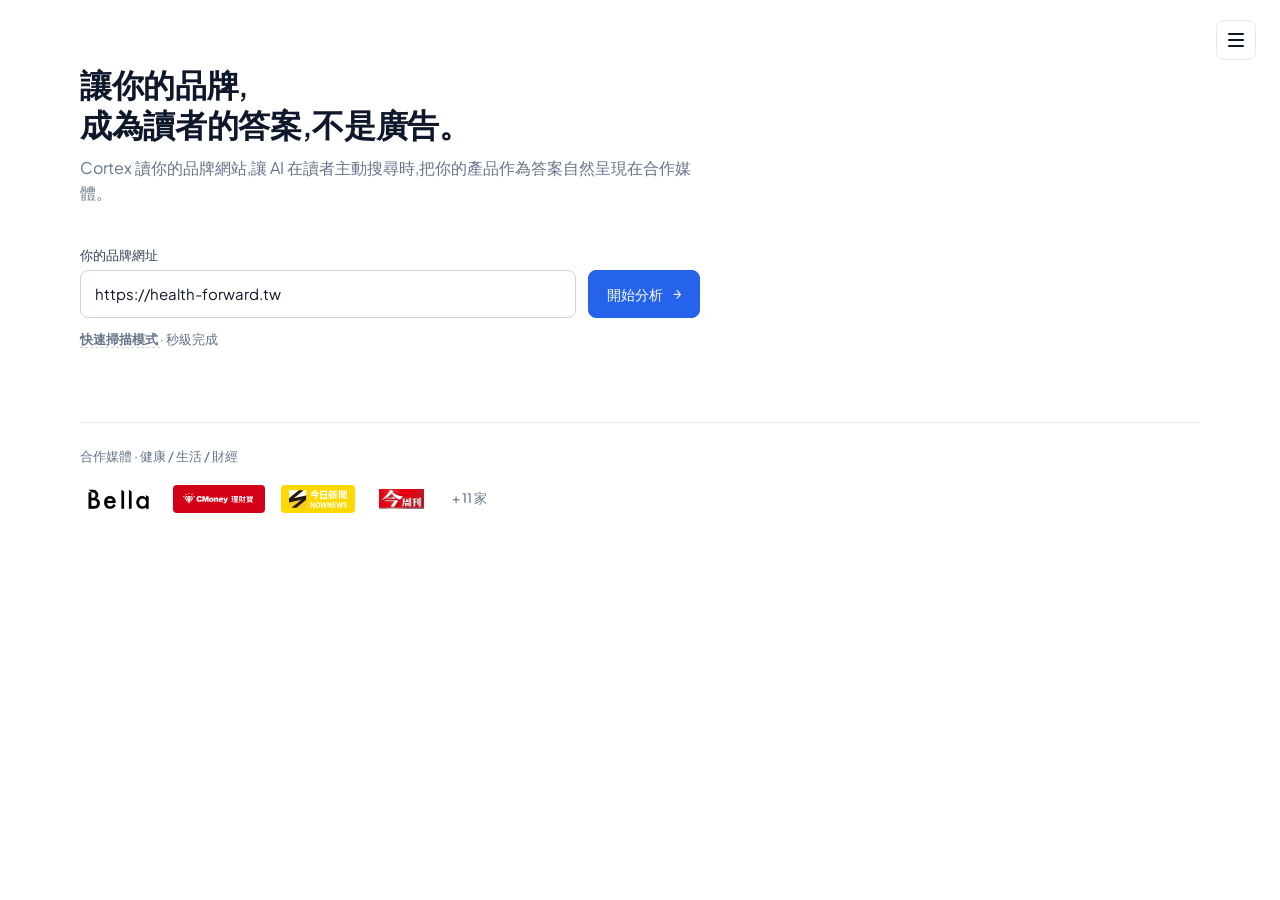
==== commit aa1359d9: "wireframes v0.5: 11 fixes + new Screen 05 brand review Screens: - 01 Landing: tagline 對齊 Mlytics 官方定" ====
--- a/screens/01-landing.html
+++ b/screens/01-landing.html
@@ -6,7 +6,7 @@
   <title>Cortex — 輸入品牌網址</title>
   <link rel="stylesheet" href="../styles.css" />
   <style>
-    .landing-form { max-width: 620px; margin: 40px 0; }
+    .landing-form { max-width: 620px; margin: 32px 0; }
     .landing-form-row { display: flex; gap: 12px; }
     .landing-form-row .input { flex: 1; }
     .landing-mode-hint {
@@ -15,48 +15,39 @@
       color: var(--color-neutral-500);
     }
     .partners {
-      margin-top: 64px;
+      margin-top: 72px;
       padding-top: 24px;
       border-top: 1px solid var(--color-neutral-200);
     }
     .partners-label {
-      font-family: var(--font-mono);
-      font-size: 11px;
-      letter-spacing: .12em;
-      text-transform: uppercase;
+      font: 500 13px/1.4 var(--font-sans);
       color: var(--color-neutral-500);
-      margin-bottom: 16px;
+      margin-bottom: 20px;
     }
     .partners-logos {
       display: flex;
       flex-wrap: wrap;
       align-items: center;
-      gap: 40px;
+      gap: 16px;
     }
-    .partner-logo {
-      height: 24px;
-      opacity: .7;
-      filter: grayscale(100%);
-    }
-    .partner-logo:hover { opacity: 1; filter: none; }
     .partners-more {
       font: 500 13px var(--font-sans);
       color: var(--color-neutral-500);
+      margin-left: 4px;
     }
   </style>
 </head>
 <body>
   <main class="page">
     <div class="page-header">
-      <div class="page-eyebrow">Stage 00 · Discovery</div>
-      <h1 class="page-title">輸入品牌網址,讓 Cortex 用媒體的語言介紹你的品牌。</h1>
+      <h1 class="page-title">讓你的品牌,<br />成為讀者的答案,不是廣告。</h1>
       <p class="page-subtitle">
-        不是插入的廣告,是讀者會想讀完的延伸閱讀。
+        Cortex 讀你的品牌網站,讓 AI 在讀者主動搜尋時,把你的產品作為答案自然呈現在合作媒體。
       </p>
     </div>
 
     <form class="landing-form" onsubmit="event.preventDefault(); window.location.href='02-media-fit.html';">
-      <label class="label" for="brandUrl">品牌網址</label>
+      <label class="label" for="brandUrl">你的品牌網址</label>
       <div class="landing-form-row">
         <input
           type="url"
@@ -69,22 +60,21 @@
         <button type="submit" class="btn btn-primary btn-arrow">開始分析</button>
       </div>
       <div class="landing-mode-hint">
-        目前為
         <span class="hint">
-          <strong>快速掃描</strong>
-          <span class="hint-tip">從網站標題、meta、內容結構抓取品牌 signal,不動用 AI 深度分析,秒級完成。深度分析在後續 stage 才會啟動。</span>
+          <strong>快速掃描模式</strong>
+          <span class="hint-tip">從網站標題、meta、內容結構抓取品牌 signal,秒級完成,尚未觸發 AI 深度分析。</span>
         </span>
-        · 秒級完成、不動用 AI token 成本
+        · 秒級完成
       </div>
     </form>
 
     <section class="partners">
       <div class="partners-label">合作媒體 · 健康 / 生活 / 財經</div>
       <div class="partners-logos">
-        <img src="../assets/logos/Bella.webp" alt="Bella" class="partner-logo" style="height:20px" />
-        <img src="../assets/logos/cmoney.svg" alt="CMoney" class="partner-logo" />
-        <img src="../assets/logos/now.svg" alt="NOWnews" class="partner-logo" />
-        <img src="../assets/logos/today.png" alt="Business Today" class="partner-logo" />
+        <span class="logo-wrap logo-wrap--bella"><img src="../assets/logos/Bella.webp" alt="Bella" /></span>
+        <span class="logo-wrap logo-wrap--cmoney"><img src="../assets/logos/cmoney.svg" alt="CMoney" /></span>
+        <span class="logo-wrap logo-wrap--nownews"><img src="../assets/logos/now.svg" alt="NOWnews" /></span>
+        <span class="logo-wrap logo-wrap--today"><img src="../assets/logos/today.png" alt="Business Today" /></span>
         <span class="partners-more">+ 11 家</span>
       </div>
     </section>
--- a/styles.css
+++ b/styles.css
@@ -343,6 +343,33 @@
   font: 400 13px/1.4 var(--font-sans);
   color: var(--color-neutral-500);
 }
+
+/* ============================================================
+ * Logo wrapper (fix white logos on white bg)
+ * ============================================================ */
+.logo-wrap {
+  display: inline-flex;
+  align-items: center;
+  justify-content: center;
+  padding: 4px 8px;
+  border-radius: var(--radius-sm);
+  height: 28px;
+}
+.logo-wrap img {
+  height: 100%;
+  max-height: 20px;
+  width: auto;
+  display: block;
+}
+.logo-wrap--bella { background: transparent; }
+.logo-wrap--cmoney { background: #d40017; padding: 5px 10px; }
+.logo-wrap--nownews { background: #ffd800; padding: 5px 8px; }
+.logo-wrap--today { background: transparent; }
+
+.logo-wrap--sm { height: 22px; padding: 3px 6px; }
+.logo-wrap--sm img { max-height: 14px; }
+.logo-wrap--sm.logo-wrap--cmoney { padding: 3px 8px; }
+.logo-wrap--sm.logo-wrap--nownews { padding: 3px 6px; }
 
 /* ============================================================
  * Dashed underline (for tooltip trigger)
